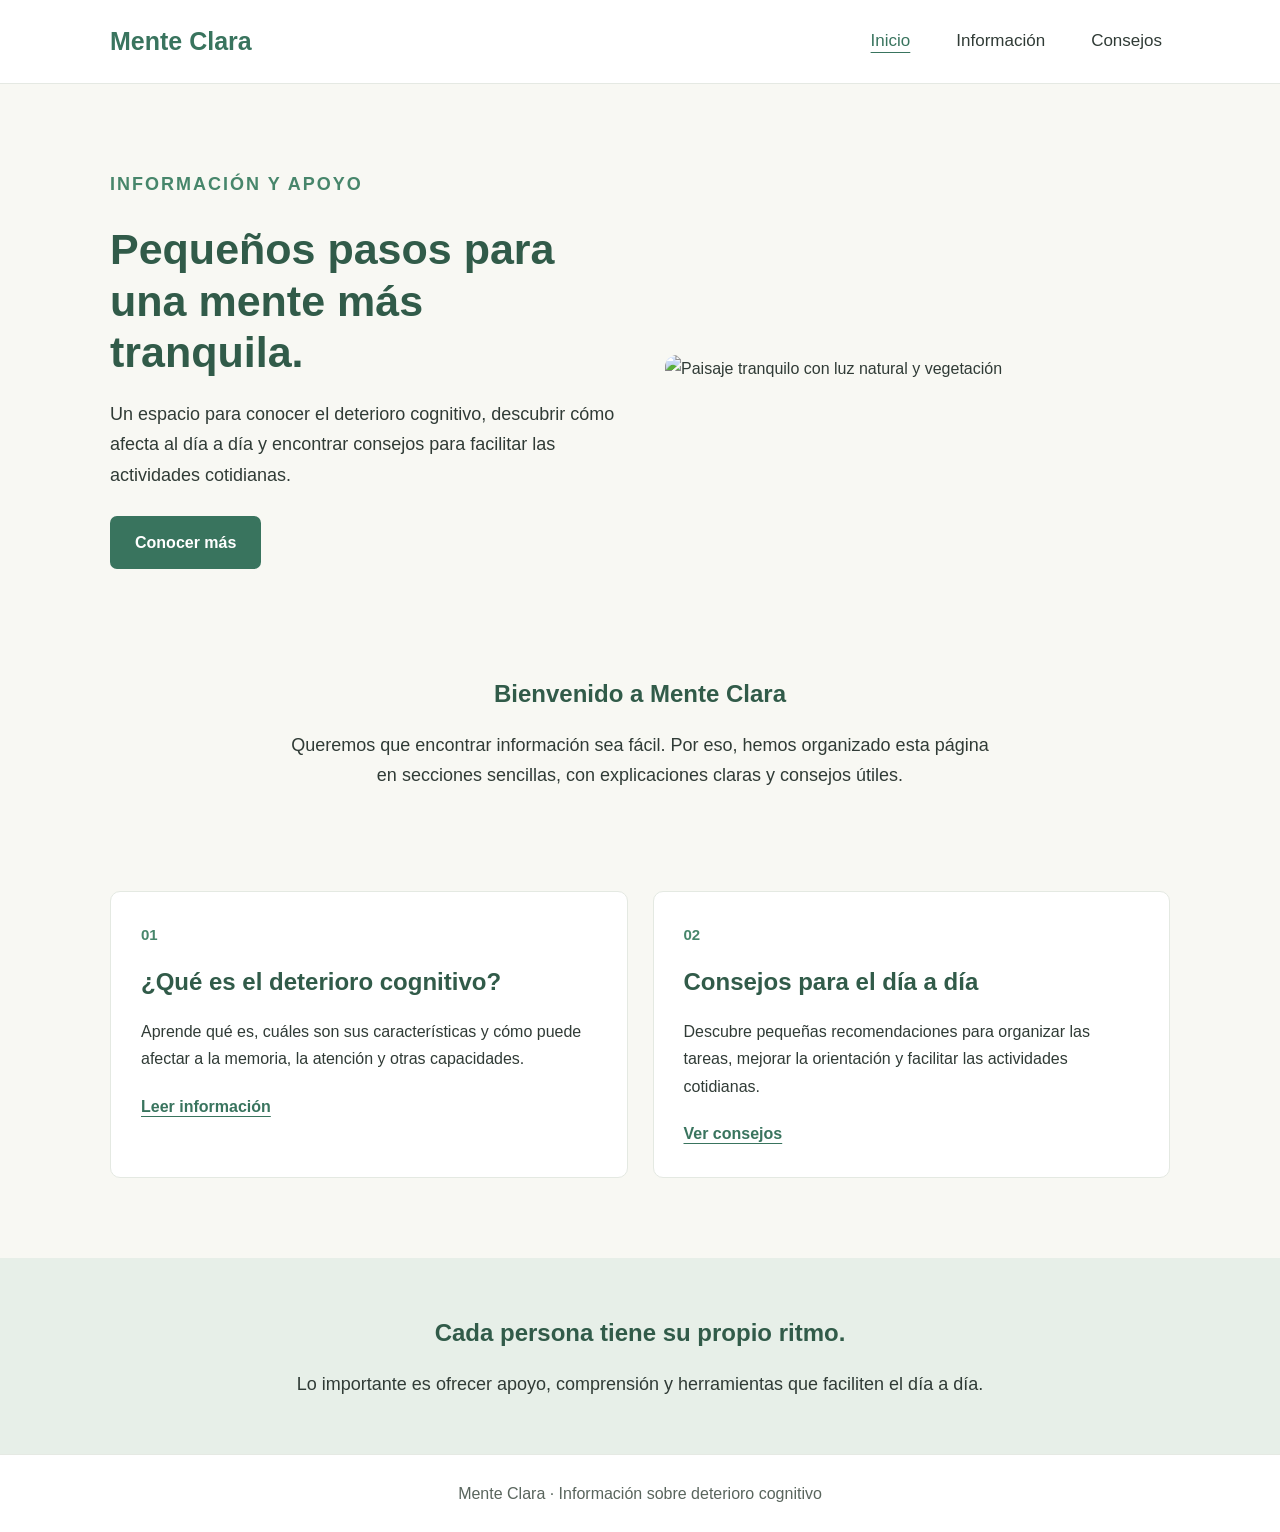
==== index.html @ 725170c6 "Ole" ====
<!DOCTYPE html>
<html lang="es">
<head>
    <meta charset="UTF-8">
    <meta name="viewport" content="width=device-width, initial-scale=1.0">
    <title>Mente Clara | Inicio</title>
    <link rel="stylesheet" href="index.css">
</head>
<body>

    <a class="saltar" href="#contenido">Saltar al contenido</a>

    <header>
        <nav>
            <a href="index.html" class="logo">Mente Clara</a>

            <ul>
                <li><a href="index.html" aria-current="page">Inicio</a></li>
                <li><a href="informacion.html">Información</a></li>
                <li><a href="consejos.html">Consejos</a></li>
            </ul>
        </nav>
    </header>

    <main id="contenido">

        <section class="presentacion">
            <div class="texto">
                <p class="etiqueta">INFORMACIÓN Y APOYO</p>

                <h1>Pequeños pasos para una mente más tranquila.</h1>

                <p>
                    Un espacio para conocer el deterioro cognitivo,
                    descubrir cómo afecta al día a día y encontrar
                    consejos para facilitar las actividades cotidianas.
                </p>

                <a href="informacion.html" class="boton">
                    Conocer más
                </a>
            </div>

            <div class="imagen">
                <img src="https://images.unsplash.com/photo-1470252649378-9c29740c9fa8?w=900"
                     alt="Paisaje tranquilo con luz natural y vegetación">
            </div>
        </section>

        <section class="bienvenida">
            <h2>Bienvenido a Mente Clara</h2>

            <p>
                Queremos que encontrar información sea fácil.
                Por eso, hemos organizado esta página en secciones
                sencillas, con explicaciones claras y consejos útiles.
            </p>
        </section>

        <section class="secciones">
            <article class="tarjeta">
                <div class="numero">01</div>

                <h2>¿Qué es el deterioro cognitivo?</h2>

                <p>
                    Aprende qué es, cuáles son sus características
                    y cómo puede afectar a la memoria, la atención
                    y otras capacidades.
                </p>

                <a href="informacion.html" class="enlace">
                    Leer información
                </a>
            </article>

            <article class="tarjeta">
                <div class="numero">02</div>

                <h2>Consejos para el día a día</h2>

                <p>
                    Descubre pequeñas recomendaciones para organizar
                    las tareas, mejorar la orientación y facilitar
                    las actividades cotidianas.
                </p>

                <a href="consejos.html" class="enlace">
                    Ver consejos
                </a>
            </article>
        </section>

        <section class="mensaje">
            <h2>Cada persona tiene su propio ritmo.</h2>

            <p>
                Lo importante es ofrecer apoyo, comprensión
                y herramientas que faciliten el día a día.
            </p>
        </section>

    </main>

    <footer>
        <p>Mente Clara · Información sobre deterioro cognitivo</p>
    </footer>

</body>
</html>
---- index.css ----
* {
    margin: 0;
    padding: 0;
    box-sizing: border-box;
}

body {
    font-family: Arial, sans-serif;
    background-color: #f8f8f3;
    color: #303b36;
    line-height: 1.7;
}

.saltar {
    position: absolute;
    left: -9999px;
}

.saltar:focus {
    left: 10px;
    top: 10px;
    background: white;
    padding: 10px;
    z-index: 10;
}

header {
    background-color: white;
    border-bottom: 1px solid #e5e9e3;
}

nav {
    max-width: 1100px;
    margin: auto;
    padding: 20px;
    display: flex;
    justify-content: space-between;
    align-items: center;
}

.logo {
    font-size: 25px;
    font-weight: bold;
    color: #39745e;
    text-decoration: none;
}

nav ul {
    display: flex;
    gap: 30px;
    list-style: none;
}

nav ul a {
    text-decoration: none;
    color: #303b36;
    font-size: 17px;
    padding: 8px;
}

nav ul a:hover,
nav ul a[aria-current="page"] {
    color: #39745e;
    text-decoration: underline;
    text-underline-offset: 6px;
}

a:focus-visible {
    outline: 3px solid #39745e;
    outline-offset: 4px;
}

.presentacion {
    max-width: 1100px;
    margin: 65px auto;
    padding: 20px;
    display: flex;
    align-items: center;
    gap: 50px;
}

.texto {
    flex: 1;
}

.etiqueta {
    color: #47866b;
    font-weight: bold;
    font-size: 14px;
    letter-spacing: 2px;
    margin-bottom: 15px;
}

h1 {
    font-size: 43px;
    line-height: 1.2;
    margin-bottom: 20px;
    color: #315b49;
}

.texto p {
    font-size: 18px;
    margin-bottom: 25px;
}

.imagen {
    flex: 1;
}

.imagen img {
    width: 100%;
    height: 340px;
    object-fit: cover;
    border-radius: 12px;
}

.boton {
    display: inline-block;
    background-color: #39745e;
    color: white;
    padding: 13px 25px;
    border-radius: 7px;
    text-decoration: none;
    font-weight: bold;
}

.boton:hover {
    background-color: #285941;
}

.bienvenida {
    text-align: center;
    max-width: 750px;
    margin: 60px auto;
    padding: 20px;
}

h2 {
    color: #315b49;
    margin-bottom: 15px;
}

.bienvenida p {
    font-size: 18px;
}

.secciones {
    max-width: 1100px;
    margin: 50px auto;
    padding: 20px;
    display: grid;
    grid-template-columns: 1fr 1fr;
    gap: 25px;
}

.tarjeta {
    background-color: white;
    padding: 30px;
    border: 1px solid #e4e9e2;
    border-radius: 10px;
}

.numero {
    color: #47866b;
    font-size: 15px;
    font-weight: bold;
    margin-bottom: 15px;
}

.tarjeta p {
    margin-bottom: 20px;
}

.enlace {
    color: #39745e;
    font-weight: bold;
    text-decoration: underline;
    text-underline-offset: 4px;
}

.mensaje {
    background-color: #e7efe8;
    text-align: center;
    padding: 55px 20px;
    margin-top: 60px;
}

.mensaje p {
    font-size: 18px;
}

footer {
    text-align: center;
    padding: 25px;
    color: #59655d;
    background-color: white;
    border-top: 1px solid #e5e9e3;
}

@media (max-width: 700px) {
    nav {
        flex-direction: column;
        gap: 15px;
    }

    nav ul {
        gap: 15px;
        flex-wrap: wrap;
        justify-content: center;
    }

    .presentacion {
        flex-direction: column;
        margin: 30px auto;
        gap: 25px;
    }

    h1 {
        font-size: 34px;
    }

    .imagen img {
        height: 230px;
    }

    .secciones {
        grid-template-columns: 1fr;
    }
}
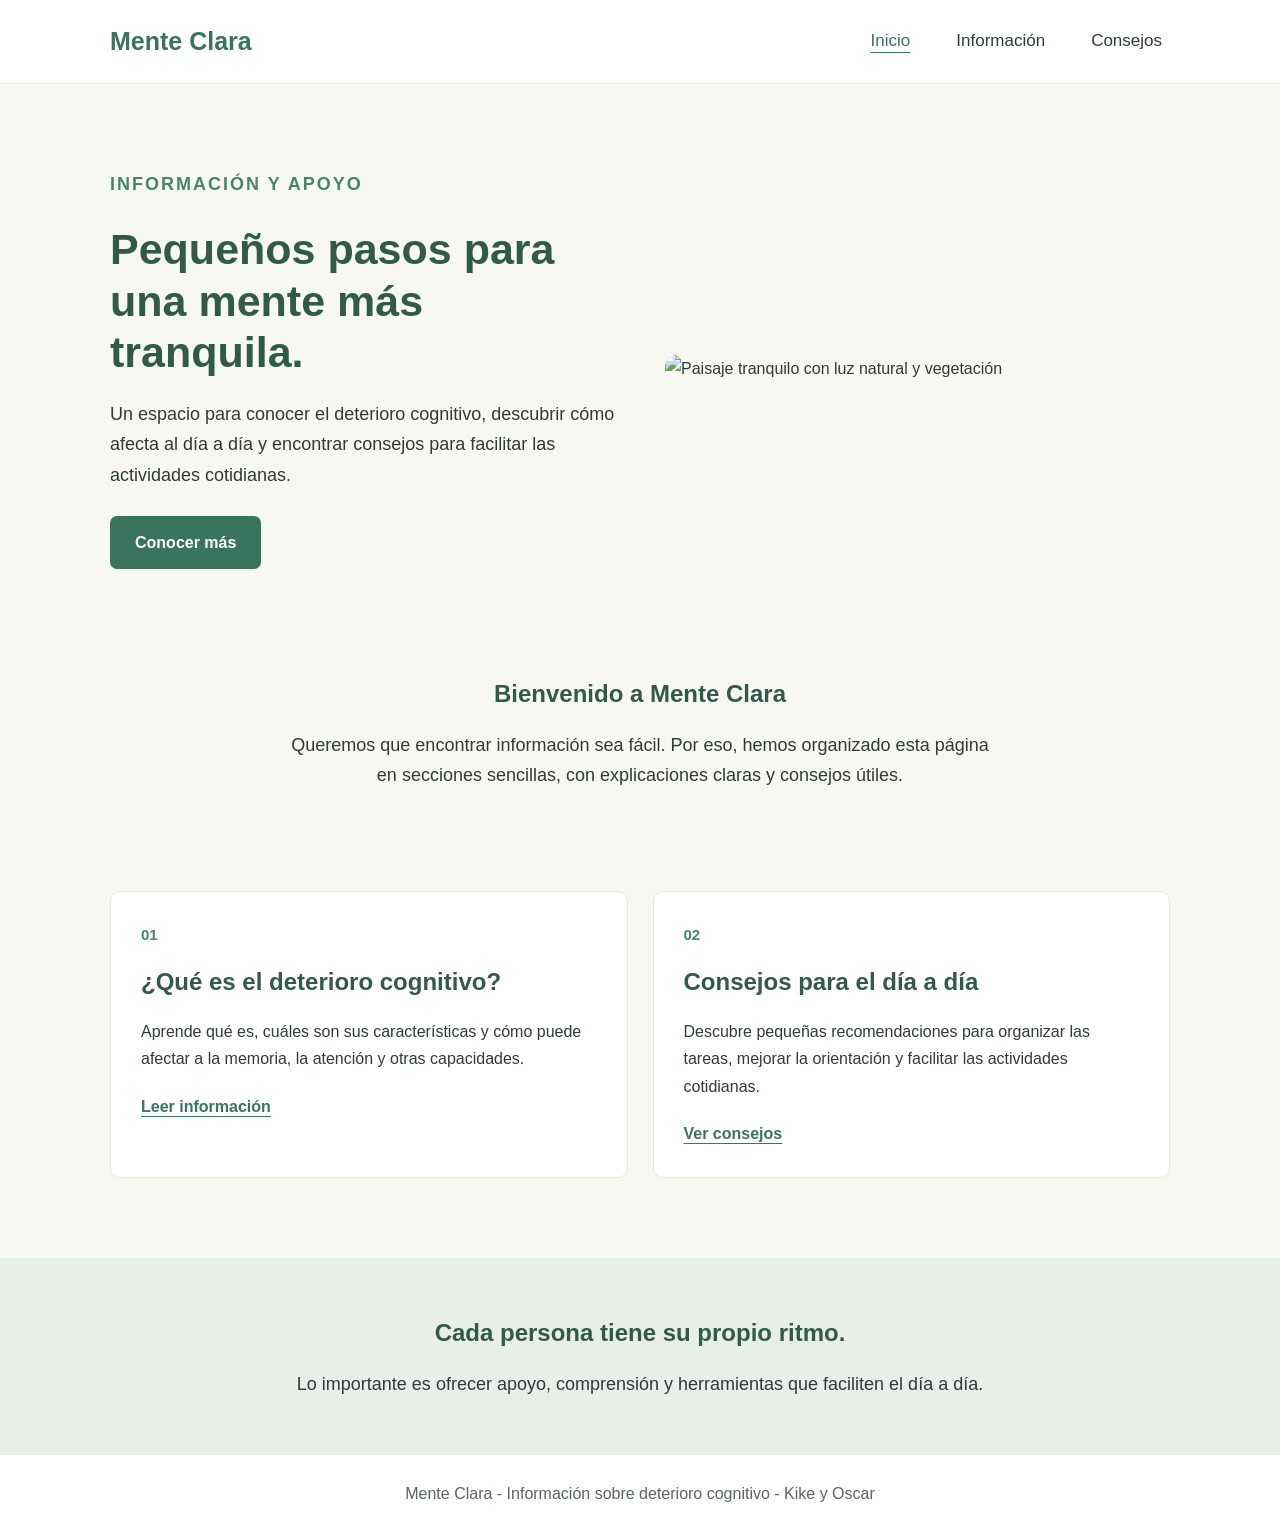
==== commit d387da31: "cuidao" ====
--- a/index.html
+++ b/index.html
@@ -104,7 +104,7 @@
     </main>
 
     <footer>
-        <p>Mente Clara · Información sobre deterioro cognitivo</p>
+        <p>Mente Clara - Información sobre deterioro cognitivo - Kike y Oscar</p>
     </footer>
 
 </body>
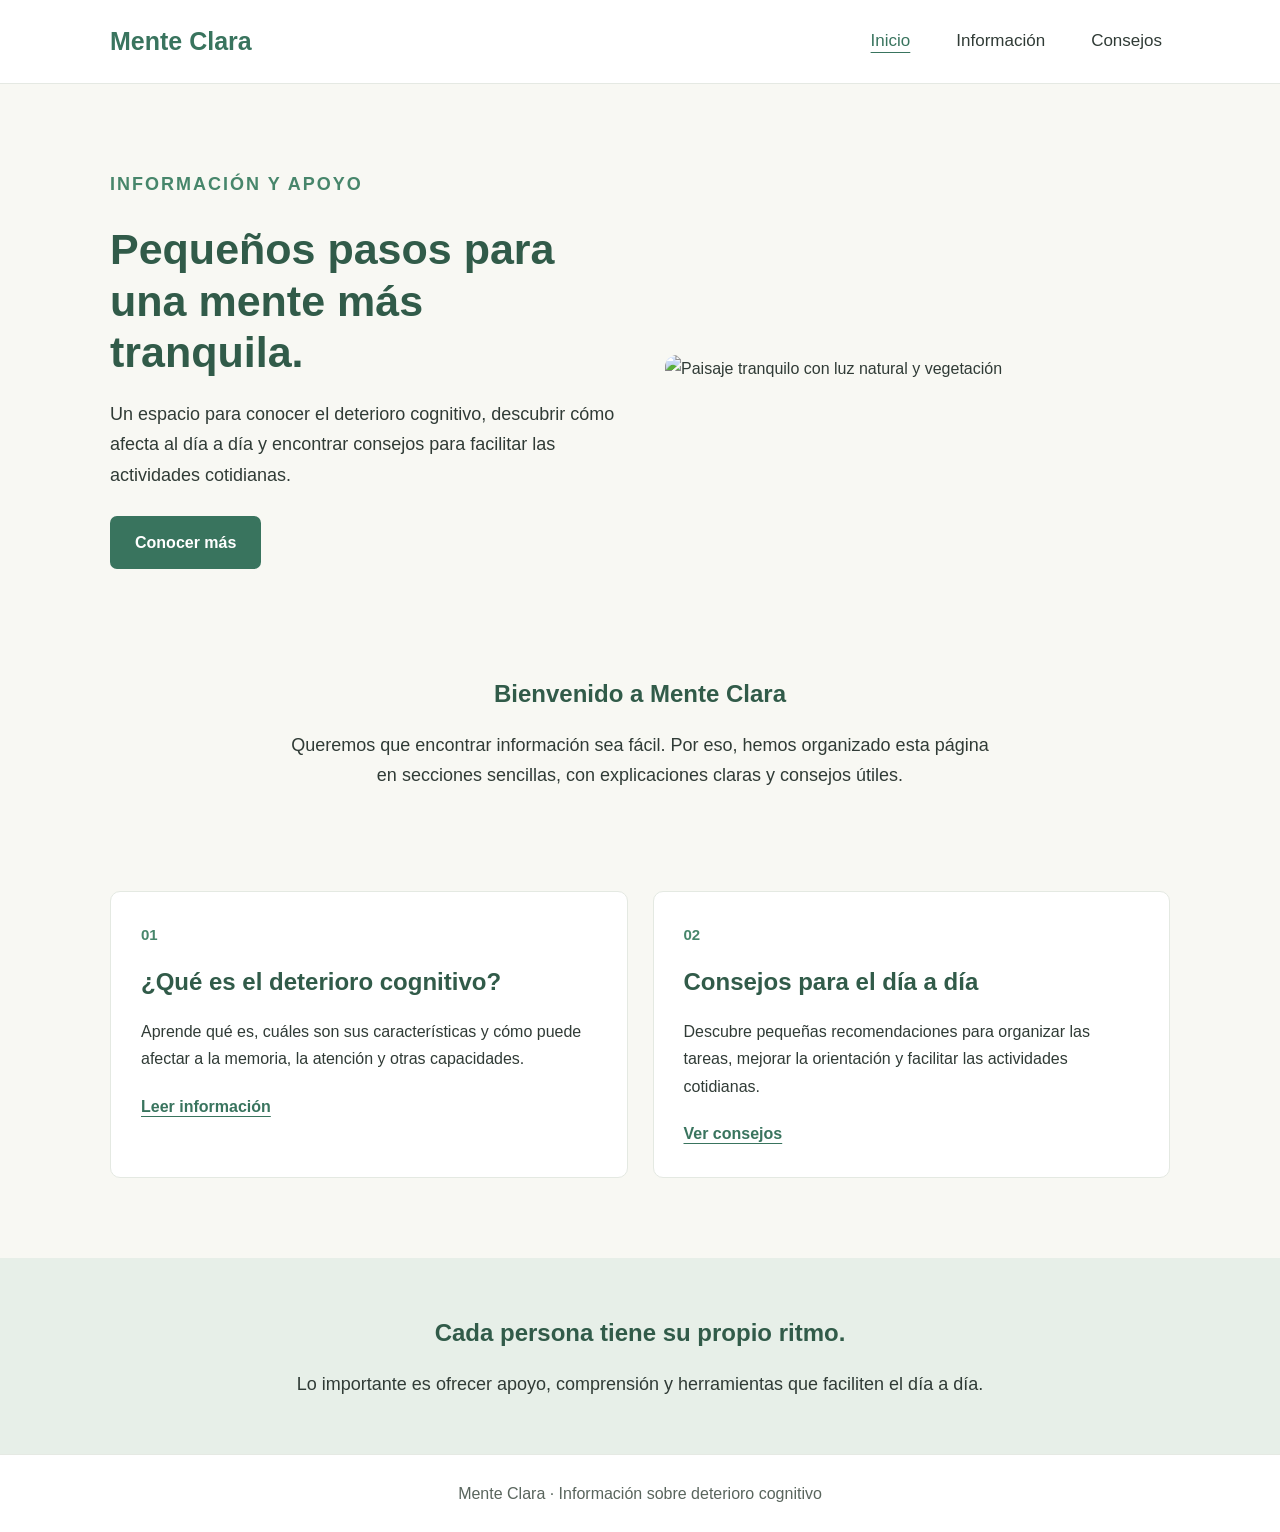
==== commit 63bbd18f: "css css directory changed" ====
--- a/index.html
+++ b/index.html
@@ -5,7 +5,7 @@
     <meta charset="UTF-8">
     <meta name="viewport" content="width=device-width, initial-scale=1.0">
     <title>Mente Clara | Inicio</title>
-    <link rel="stylesheet" href="index.css">
+    <link rel="stylesheet" href="css/index.css">
 </head>
 <body>
 
@@ -104,7 +104,7 @@
     </main>
 
     <footer>
-        <p>Mente Clara - Información sobre deterioro cognitivo - Kike y Oscar</p>
+        <p>Mente Clara · Información sobre deterioro cognitivo</p>
     </footer>
 
 </body>
--- a/css/index.css
+++ b/css/index.css
@@ -0,0 +1,230 @@
+
+* {
+    margin: 0;
+    padding: 0;
+    box-sizing: border-box;
+}
+
+body {
+    font-family: Arial, sans-serif;
+    background-color: #f8f8f3;
+    color: #303b36;
+    line-height: 1.7;
+}
+
+.saltar {
+    position: absolute;
+    left: -9999px;
+}
+
+.saltar:focus {
+    left: 10px;
+    top: 10px;
+    background: white;
+    padding: 10px;
+    z-index: 10;
+}
+
+header {
+    background-color: white;
+    border-bottom: 1px solid #e5e9e3;
+}
+
+nav {
+    max-width: 1100px;
+    margin: auto;
+    padding: 20px;
+    display: flex;
+    justify-content: space-between;
+    align-items: center;
+}
+
+.logo {
+    font-size: 25px;
+    font-weight: bold;
+    color: #39745e;
+    text-decoration: none;
+}
+
+nav ul {
+    display: flex;
+    gap: 30px;
+    list-style: none;
+}
+
+nav ul a {
+    text-decoration: none;
+    color: #303b36;
+    font-size: 17px;
+    padding: 8px;
+}
+
+nav ul a:hover,
+nav ul a[aria-current="page"] {
+    color: #39745e;
+    text-decoration: underline;
+    text-underline-offset: 6px;
+}
+
+a:focus-visible {
+    outline: 3px solid #39745e;
+    outline-offset: 4px;
+}
+
+.presentacion {
+    max-width: 1100px;
+    margin: 65px auto;
+    padding: 20px;
+    display: flex;
+    align-items: center;
+    gap: 50px;
+}
+
+.texto {
+    flex: 1;
+}
+
+.etiqueta {
+    color: #47866b;
+    font-weight: bold;
+    font-size: 14px;
+    letter-spacing: 2px;
+    margin-bottom: 15px;
+}
+
+h1 {
+    font-size: 43px;
+    line-height: 1.2;
+    margin-bottom: 20px;
+    color: #315b49;
+}
+
+.texto p {
+    font-size: 18px;
+    margin-bottom: 25px;
+}
+
+.imagen {
+    flex: 1;
+}
+
+.imagen img {
+    width: 100%;
+    height: 340px;
+    object-fit: cover;
+    border-radius: 12px;
+}
+
+.boton {
+    display: inline-block;
+    background-color: #39745e;
+    color: white;
+    padding: 13px 25px;
+    border-radius: 7px;
+    text-decoration: none;
+    font-weight: bold;
+}
+
+.boton:hover {
+    background-color: #285941;
+}
+
+.bienvenida {
+    text-align: center;
+    max-width: 750px;
+    margin: 60px auto;
+    padding: 20px;
+}
+
+h2 {
+    color: #315b49;
+    margin-bottom: 15px;
+}
+
+.bienvenida p {
+    font-size: 18px;
+}
+
+.secciones {
+    max-width: 1100px;
+    margin: 50px auto;
+    padding: 20px;
+    display: grid;
+    grid-template-columns: 1fr 1fr;
+    gap: 25px;
+}
+
+.tarjeta {
+    background-color: white;
+    padding: 30px;
+    border: 1px solid #e4e9e2;
+    border-radius: 10px;
+}
+
+.numero {
+    color: #47866b;
+    font-size: 15px;
+    font-weight: bold;
+    margin-bottom: 15px;
+}
+
+.tarjeta p {
+    margin-bottom: 20px;
+}
+
+.enlace {
+    color: #39745e;
+    font-weight: bold;
+    text-decoration: underline;
+    text-underline-offset: 4px;
+}
+
+.mensaje {
+    background-color: #e7efe8;
+    text-align: center;
+    padding: 55px 20px;
+    margin-top: 60px;
+}
+
+.mensaje p {
+    font-size: 18px;
+}
+
+footer {
+    text-align: center;
+    padding: 25px;
+    color: #59655d;
+    background-color: white;
+    border-top: 1px solid #e5e9e3;
+}
+
+@media (max-width: 700px) {
+    nav {
+        flex-direction: column;
+        gap: 15px;
+    }
+
+    nav ul {
+        gap: 15px;
+        flex-wrap: wrap;
+        justify-content: center;
+    }
+
+    .presentacion {
+        flex-direction: column;
+        margin: 30px auto;
+        gap: 25px;
+    }
+
+    h1 {
+        font-size: 34px;
+    }
+
+    .imagen img {
+        height: 230px;
+    }
+
+    .secciones {
+        grid-template-columns: 1fr;
+    }
+}
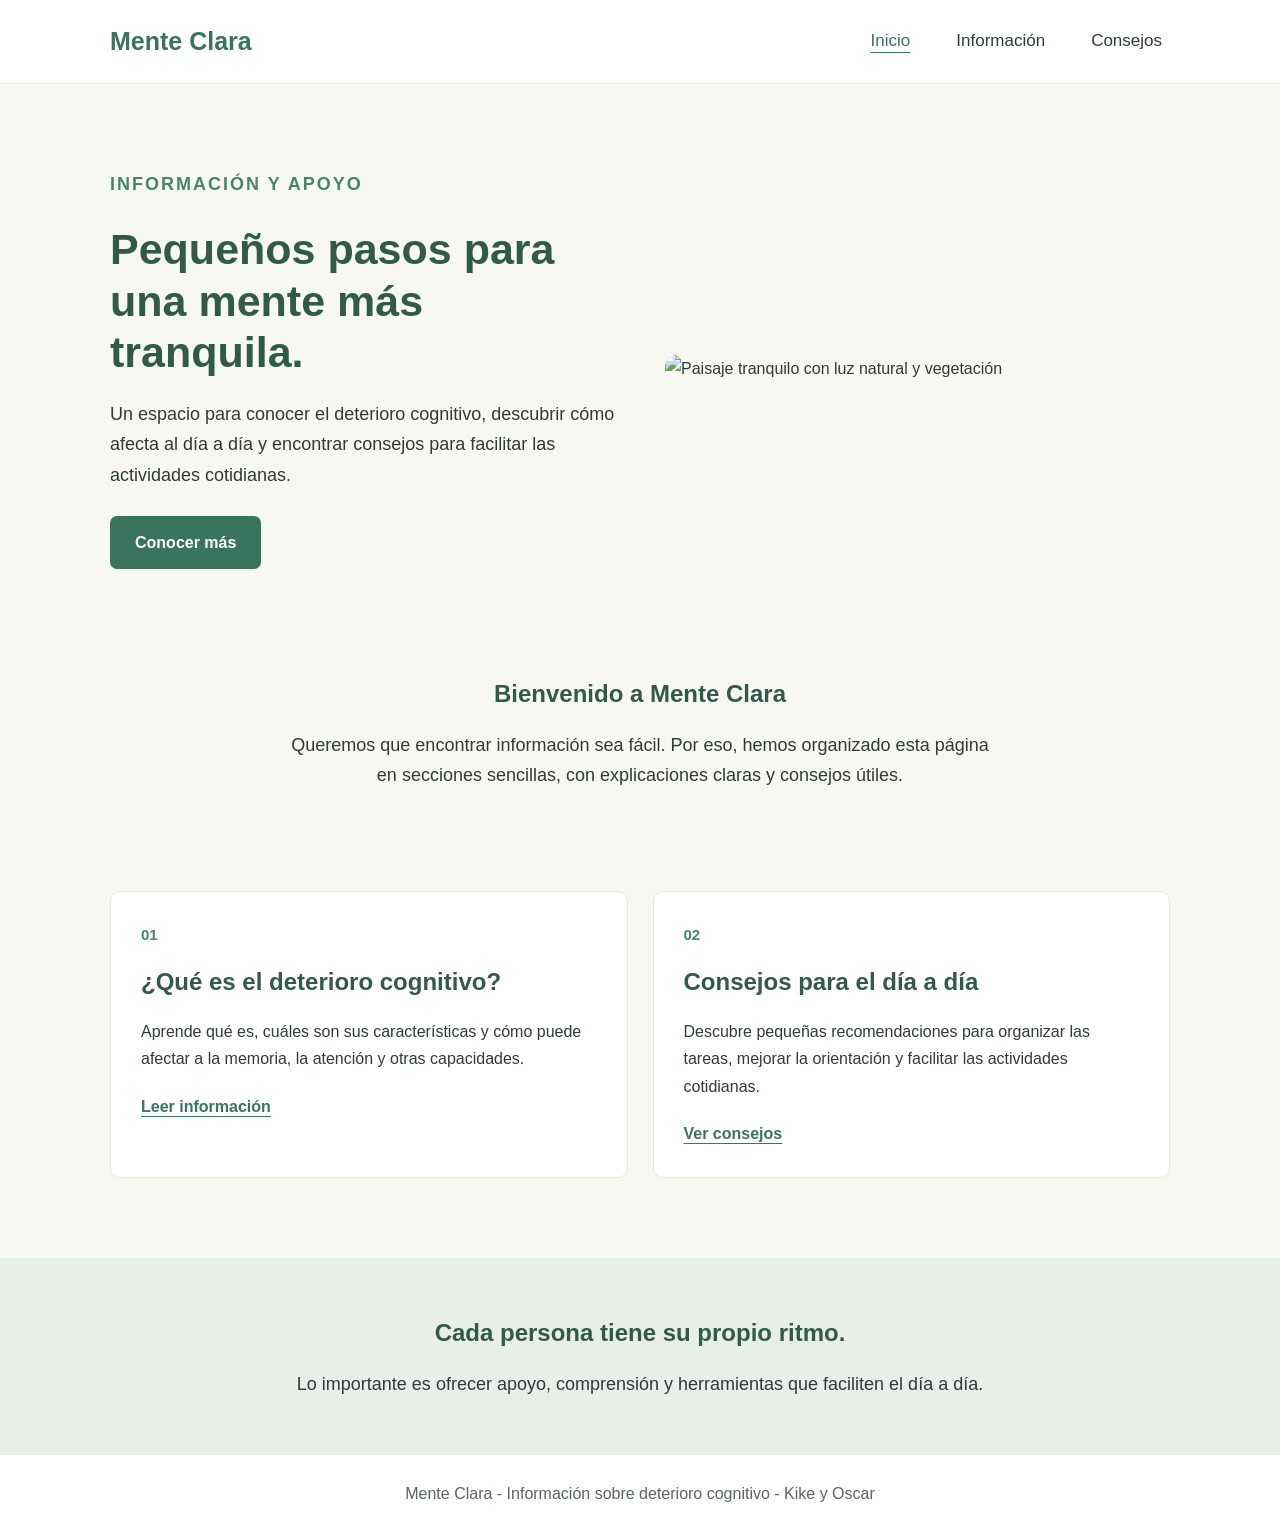
==== commit 63e6040a: "Merge branch 'main' of https://github.com/KikeeGG/AplicacionAccesible" ====
--- a/index.html
+++ b/index.html
@@ -104,7 +104,7 @@
     </main>
 
     <footer>
-        <p>Mente Clara · Información sobre deterioro cognitivo</p>
+        <p>Mente Clara - Información sobre deterioro cognitivo - Kike y Oscar</p>
     </footer>
 
 </body>
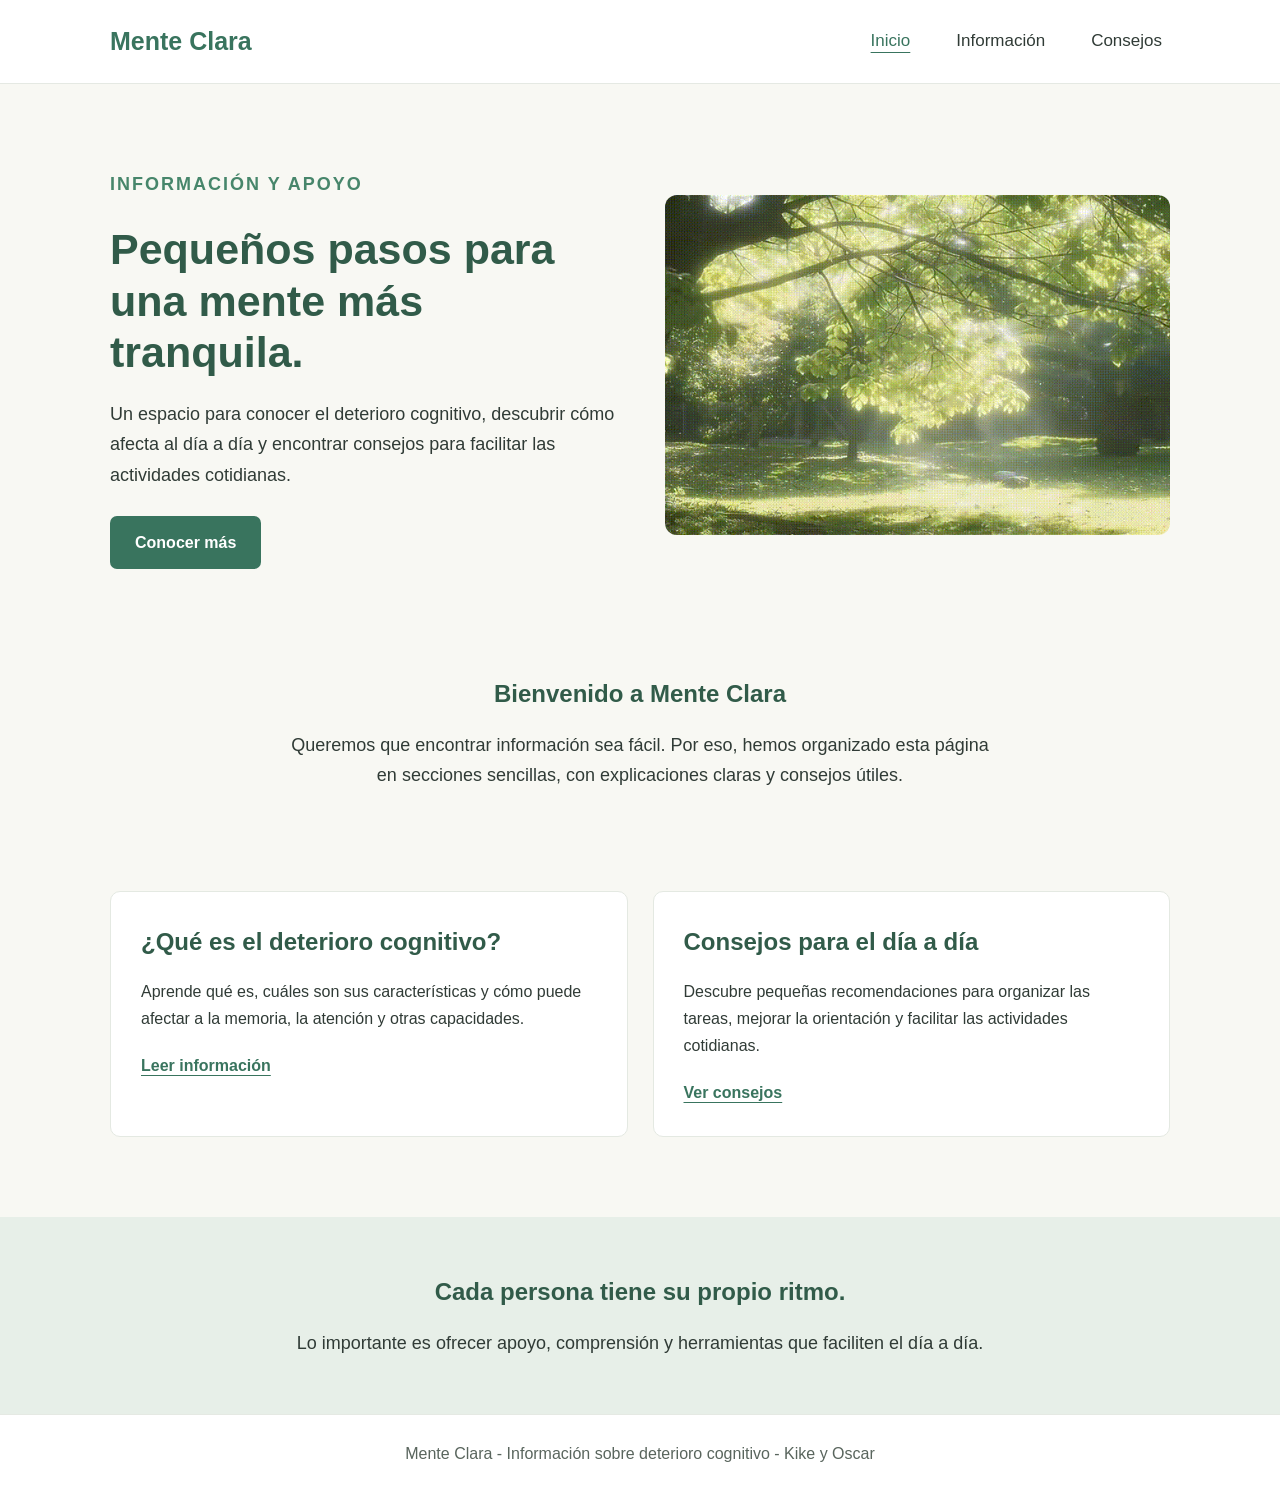
==== commit c32fcd62: "gif gif added" ====
--- a/index.html
+++ b/index.html
@@ -43,7 +43,7 @@
             </div>
 
             <div class="imagen">
-                <img src="https://images.unsplash.com/photo-1470252649378-9c29740c9fa8?w=900"
+                <img src="media/videoPrincipal.gif"
                      alt="Paisaje tranquilo con luz natural y vegetación">
             </div>
         </section>
@@ -60,7 +60,6 @@
 
         <section class="secciones">
             <article class="tarjeta">
-                <div class="numero">01</div>
 
                 <h2>¿Qué es el deterioro cognitivo?</h2>
 
@@ -76,7 +75,6 @@
             </article>
 
             <article class="tarjeta">
-                <div class="numero">02</div>
 
                 <h2>Consejos para el día a día</h2>
 
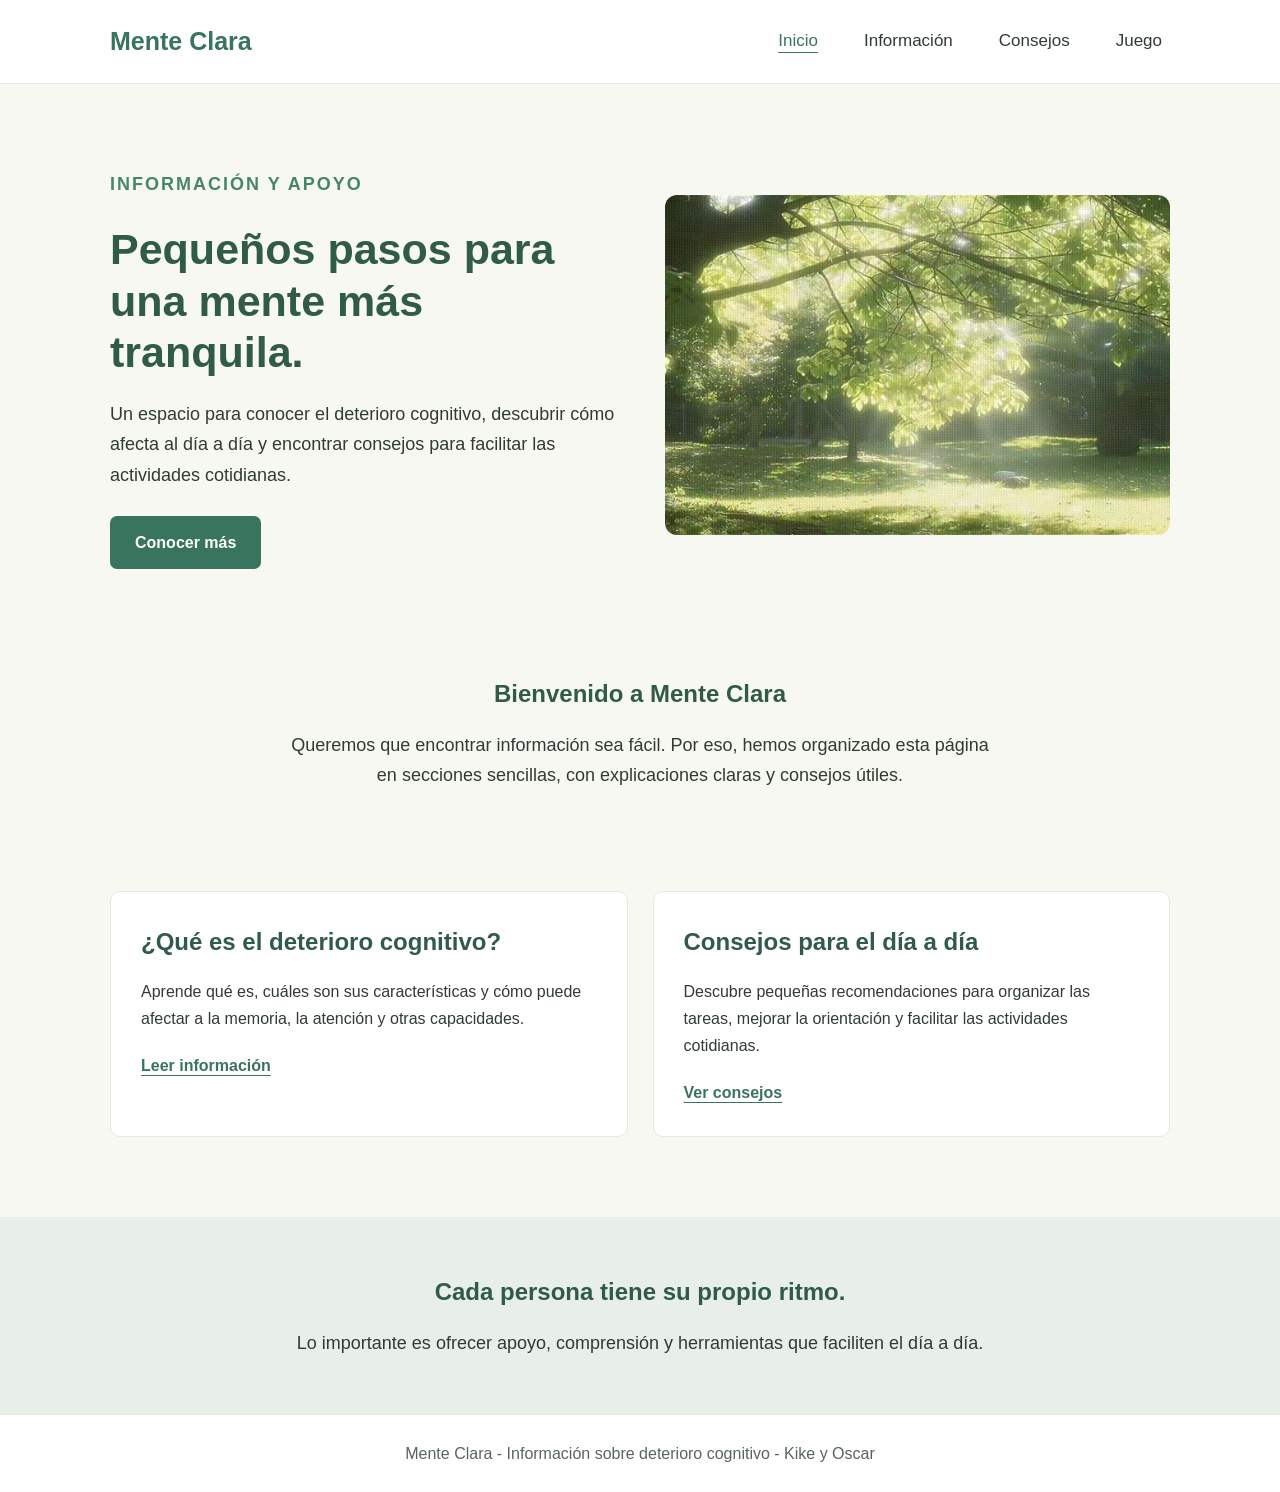
==== commit b9a75003: "final changes(1) all linked and game" ====
--- a/index.html
+++ b/index.html
@@ -19,6 +19,7 @@
                 <li><a href="index.html" aria-current="page">Inicio</a></li>
                 <li><a href="informacion.html">Información</a></li>
                 <li><a href="consejos.html">Consejos</a></li>
+                <li><a href="jugeo.html">Juego</a></li>
             </ul>
         </nav>
     </header>
